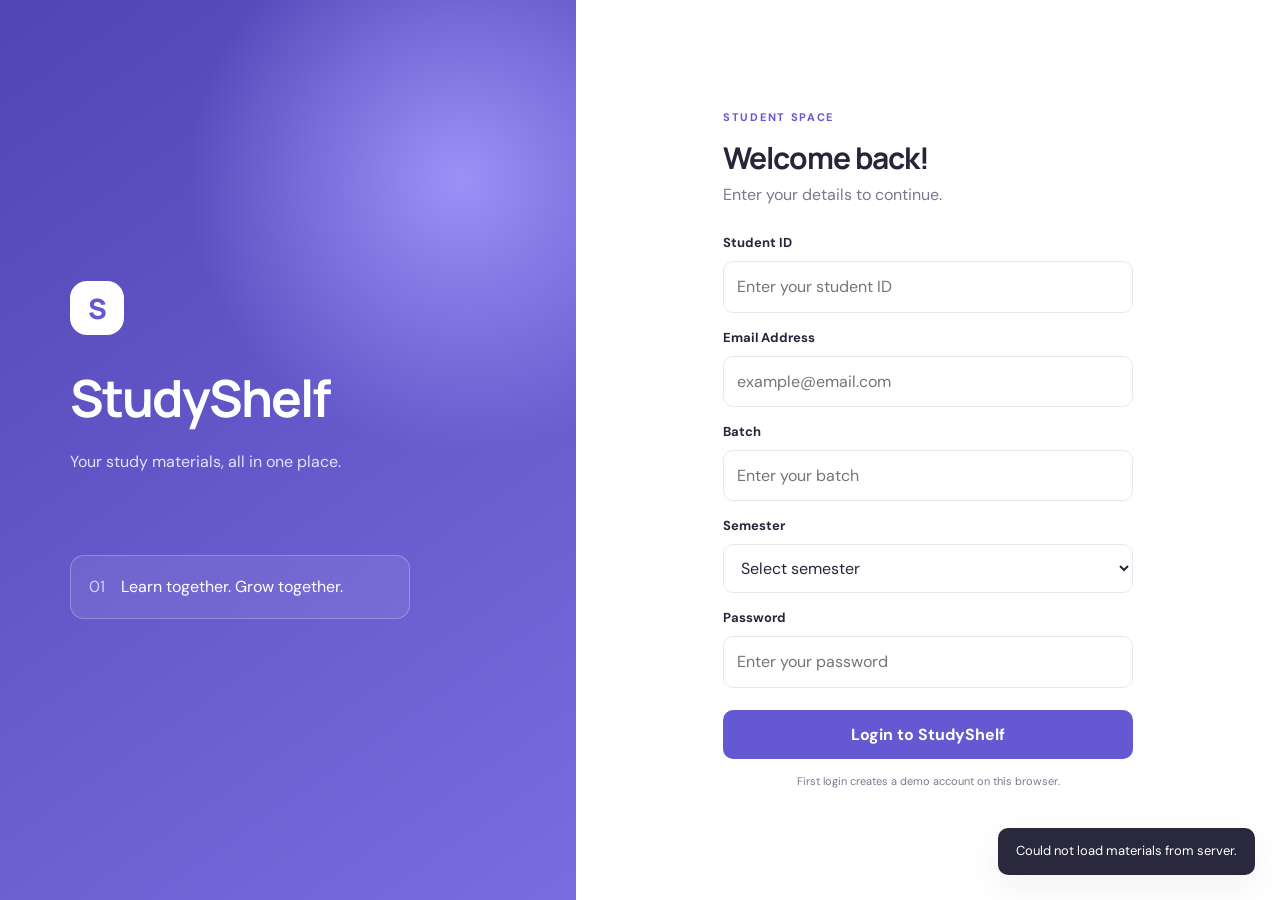
==== static/index.html @ 4d9e3743 "Add files via upload" ====
<!DOCTYPE html>
<html lang="en">
<head>
    <meta charset="UTF-8">
    <meta name="viewport" content="width=device-width, initial-scale=1.0">
    <title>StudyShelf | Study Resources</title>
    <link rel="stylesheet" href="style.css">
</head>
<body>

    <section id="loginPage" class="login-page">
        <div class="login-decoration">
            <div class="brand-mark">S</div>
            <h1>StudyShelf</h1>
            <p>Your study materials, all in one place.</p>
            <div class="login-note">
                <span>01</span> Learn together. Grow together.
            </div>
        </div>

        <div class="login-panel">
            <form id="loginForm" class="login-card">
                <p class="eyebrow">STUDENT SPACE</p>
                <h2>Welcome back!</h2>
                <p class="muted">Enter your details to continue.</p>

                <label for="studentId">Student ID</label>
                <input id="studentId" type="text"
                       placeholder="Enter your student ID" required>

                <label for="email">Email Address</label>
                <input id="email" type="email"
                       placeholder="example@email.com" required>

                <label for="batch">Batch</label>
                <input id="batch" type="text"
                       placeholder="Enter your batch" required>

                <label for="loginSemester">Semester</label>
                <select id="loginSemester" required>
                    <option value="">Select semester</option>
                    <option value="1">1st Semester</option>
                    <option value="2">2nd Semester</option>
                    <option value="3">3rd Semester</option>
                </select>

                <label for="password">Password</label>
                <input id="password" type="password"
                       placeholder="Enter your password" required>

                <button type="submit" class="primary-btn">
                    Login to StudyShelf
                </button>

                <p id="loginMessage" class="message" aria-live="polite"></p>
                <p class="login-hint">
                    First login creates a demo account on this browser.
                </p>
            </form>
        </div>
    </section>

    <div id="appPage" class="app-layout hidden">

        <aside class="sidebar">
            <div class="side-brand">
                <div class="brand-mark small">S</div>
                <div>
                    <h2>StudyShelf</h2>
                    <small>Student workspace</small>
                </div>
            </div>

            <p class="nav-label">WORKSPACE</p>

            <nav class="navigation">
                <button class="nav-item active" data-page="dashboard">
                    <span>⌂</span> Dashboard
                </button>
                <button class="nav-item" data-page="courses">
                    <span>▤</span> My Courses
                </button>
                <button class="nav-item" data-page="resources">
                    <span>▧</span> Resources
                </button>
                <button class="nav-item" data-page="share">
                    <span>＋</span> Share Materials
                </button>
                <button class="nav-item" data-page="bookmarks">
                    <span>☆</span> Bookmarks
                </button>
            </nav>

            <div class="sidebar-bottom">
                <div class="profile-mini">
                    <div class="avatar" id="userAvatar">S</div>
                    <div class="profile-text">
                        <strong id="userName">Student</strong>
                        <small id="userBatch">Student account</small>
                    </div>
                </div>
                <button id="themeToggle" class="secondary-btn">
                    ◐ Change Theme
                </button>
                <button id="logoutBtn" class="logout-btn">
                    ↪ Logout
                </button>
            </div>
        </aside>

        <main class="main-content">
            <header class="topbar">
                <div>
                    <p class="eyebrow">YOUR ACADEMIC SPACE</p>
                    <h1 id="pageTitle">Dashboard</h1>
                </div>
                <div class="topbar-user">
                    <span class="status-dot"></span>
                    <span id="topUserName">Student</span>
                </div>
            </header>

            <section id="dashboardPage" class="page-section">
                <div class="welcome-banner">
                    <div>
                        <p class="banner-label">YOUR STUDY JOURNEY</p>
                        <h2>Make every study session count.</h2>
                        <p>
                            Keep your notes, previous questions and study
                            materials organised in one place.
                        </p>
                        <button class="light-btn" data-go="courses">
                            Explore Courses →
                        </button>
                    </div>
                    <div class="banner-symbol">✦</div>
                </div>

                <div class="stats-grid">
                    <article class="stat-card">
                        <span class="stat-icon">▤</span>
                        <p>Total Courses</p>
                        <h2 id="courseCount">26</h2>
                    </article>
                    <article class="stat-card">
                        <span class="stat-icon">▧</span>
                        <p>Study Resources</p>
                        <h2 id="resourceCount">0</h2>
                    </article>
                    <article class="stat-card">
                        <span class="stat-icon">☆</span>
                        <p>My Bookmarks</p>
                        <h2 id="bookmarkCount">0</h2>
                    </article>
                </div>

                <div class="section-heading">
                    <div>
                        <p class="eyebrow">QUICK ACCESS</p>
                        <h2>Browse by semester</h2>
                    </div>
                </div>

                <div class="semester-grid">
                    <button class="semester-card" data-semester="1">
                        <span class="semester-number">01</span>
                        <strong>1st Semester</strong>
                        <small>8 courses</small>
                    </button>
                    <button class="semester-card" data-semester="2">
                        <span class="semester-number">02</span>
                        <strong>2nd Semester</strong>
                        <small>9 courses</small>
                    </button>
                    <button class="semester-card" data-semester="3">
                        <span class="semester-number">03</span>
                        <strong>3rd Semester</strong>
                        <small>9 courses</small>
                    </button>
                </div>

                <div class="section-heading">
                    <div>
                        <p class="eyebrow">RECENT MATERIALS</p>
                        <h2>Recently shared</h2>
                    </div>
                    <button class="text-btn" data-go="resources">
                        View all →
                    </button>
                </div>

                <div id="recentResources" class="resource-grid"></div>
            </section>

            <section id="coursesPage" class="page-section hidden">
                <div class="page-intro">
                    <h2>Explore your courses</h2>
                    <p>Select a semester to see its courses.</p>
                </div>

                <div class="filter-row">
                    <label for="courseSemester">Choose semester</label>
                    <select id="courseSemester">
                        <option value="all">All Semesters</option>
                        <option value="1">1st Semester</option>
                        <option value="2">2nd Semester</option>
                        <option value="3">3rd Semester</option>
                    </select>
                </div>

                <div id="courseGrid" class="course-grid"></div>
            </section>

            <section id="resourcesPage" class="page-section hidden">
                <div class="page-intro">
                    <h2>Study resources</h2>
                    <p>Find notes and previous exam questions.</p>
                </div>

                <div class="resource-filters">
                    <input id="resourceSearch" type="search"
                           placeholder="Search materials or course...">

                    <select id="resourceSemester">
                        <option value="all">All Semesters</option>
                        <option value="1">1st Semester</option>
                        <option value="2">2nd Semester</option>
                        <option value="3">3rd Semester</option>
                    </select>

                    <select id="resourceType">
                        <option value="all">All Types</option>
                        <option value="Notes">Notes</option>
                        <option value="Previous Questions">Previous Questions</option>
                        <option value="Slides">Slides</option>
                        <option value="Other">Other</option>
                    </select>
                </div>

                <div id="resourceGrid" class="resource-grid"></div>
            </section>

            <section id="sharePage" class="page-section hidden">
                <div class="page-intro">
                    <h2>Share your materials</h2>
                    <p>Help your classmates prepare together.</p>
                </div>

                <form id="shareForm" class="form-card">
                    <div class="form-grid">
                        <div class="form-field full-width">
                            <label for="materialTitle">Material title</label>
                            <input id="materialTitle" type="text"
                                   placeholder="e.g. Midterm preparation notes"
                                   required>
                        </div>

                        <div class="form-field">
                            <label for="shareSemester">Semester</label>
                            <select id="shareSemester" required>
                                <option value="">Select semester</option>
                                <option value="1">1st Semester</option>
                                <option value="2">2nd Semester</option>
                                <option value="3">3rd Semester</option>
                            </select>
                        </div>

                        <div class="form-field">
                            <label for="shareCourse">Course</label>
                            <select id="shareCourse" required>
                                <option value="">Select course</option>
                            </select>
                        </div>

                        <div class="form-field">
                            <label for="materialType">Material type</label>
                            <select id="materialType" required>
                                <option value="">Select type</option>
                                <option value="Notes">Notes</option>
                                <option value="Previous Questions">Previous Questions</option>
                                <option value="Slides">Slides</option>
                                <option value="Other">Other</option>
                            </select>
                        </div>

                        <div class="form-field">
                            <label for="examType">Exam type</label>
                            <select id="examType">
                                <option value="Not specified">Not specified</option>
                                <option value="Quiz">Quiz</option>
                                <option value="Midterm">Midterm</option>
                                <option value="Final">Final</option>
                                <option value="Lab">Lab</option>
                            </select>
                        </div>

                        <div class="form-field">
                            <label for="materialYear">Year (optional)</label>
                            <input id="materialYear" type="number"
                                   min="2000" max="2100" placeholder="e.g. 2025">
                        </div>

                        <div class="form-field full-width">
                            <label for="materialLink">Resource link (optional)</label>
                            <input id="materialLink" type="url"
                                   placeholder="https://example.com/notes.pdf">
                            <small>
                                Add a publicly accessible file link.
                                Direct file uploads will need backend support.
                            </small>
                        </div>
                    </div>

                    <button type="submit" class="primary-btn">
                        Submit Material
                    </button>
                    <p id="shareMessage" class="message" aria-live="polite"></p>
                </form>
            </section>

            <section id="bookmarksPage" class="page-section hidden">
                <div class="page-intro">
                    <h2>My bookmarks</h2>
                    <p>Materials you saved for later.</p>
                </div>
                <div id="bookmarkGrid" class="resource-grid"></div>
            </section>

            <footer class="page-footer">
                StudyShelf · Learn together, grow together.
            </footer>
        </main>
    </div>

    <div id="toast" class="toast" role="status" aria-live="polite"></div>

    <script src="script.js"></script>
</body>
</html>
---- static/style.css ----
@import url('https://fonts.googleapis.com/css2?family=DM+Sans:wght@400;500;600;700&family=Manrope:wght@400;500;600;700;800&display=swap');

:root {
    --primary: #6558d3;
    --primary-dark: #4d42b1;
    --background: #f5f6fb;
    --surface: #ffffff;
    --text: #25263a;
    --muted: #77798e;
    --border: #e8e8f1;
    --soft-purple: #f0edff;
    --shadow: 0 12px 35px rgba(38, 32, 90, 0.06);
}

* {
    box-sizing: border-box;
    margin: 0;
    padding: 0;
}

body {
    font-family: "DM Sans", sans-serif;
    background: var(--background);
    color: var(--text);
    line-height: 1.6;
}

button, input, select {
    font: inherit;
}

button {
    cursor: pointer;
}

button:focus-visible, input:focus-visible, select:focus-visible {
    outline: 3px solid rgba(101, 88, 211, 0.25);
    outline-offset: 2px;
}

.hidden {
    display: none !important;
}

h1, h2, h3, strong {
    font-family: "Manrope", sans-serif;
}

.login-page {
    min-height: 100vh;
    display: grid;
    grid-template-columns: 0.9fr 1.1fr;
    background: var(--surface);
}

.login-decoration {
    padding: 70px;
    display: flex;
    flex-direction: column;
    justify-content: center;
    color: white;
    background:
        radial-gradient(circle at 80% 20%, #9b91f7 0, transparent 32%),
        linear-gradient(145deg, #5144b4, #786ce0);
}

.brand-mark {
    width: 54px;
    height: 54px;
    display: grid;
    place-items: center;
    border-radius: 17px;
    background: white;
    color: var(--primary);
    font: 800 28px "Manrope", sans-serif;
    margin-bottom: 22px;
}

.login-decoration h1 {
    font-size: clamp(35px, 4vw, 54px);
    letter-spacing: -2px;
}

.login-decoration > p {
    margin-top: 10px;
    color: #e5e1ff;
    max-width: 330px;
}

.login-note {
    margin-top: 80px;
    padding: 18px;
    border: 1px solid rgba(255,255,255,.25);
    border-radius: 14px;
    background: rgba(255,255,255,.08);
    max-width: 340px;
}

.login-note span {
    margin-right: 12px;
    color: #d6d0ff;
}

.login-panel {
    padding: 40px 24px;
    display: grid;
    place-items: center;
}

.login-card {
    width: min(100%, 410px);
}

.eyebrow {
    color: var(--primary);
    font-size: 11px;
    font-weight: 700;
    letter-spacing: 1.7px;
    margin-bottom: 7px;
}

.login-card h2 {
    font-size: 30px;
    letter-spacing: -1px;
}

.muted, .page-intro p {
    color: var(--muted);
}

.login-card > .muted {
    margin-bottom: 26px;
}

label {
    display: block;
    margin: 15px 0 7px;
    font-size: 13px;
    font-weight: 700;
}

input, select {
    width: 100%;
    min-width: 0;
    padding: 12px 13px;
    border: 1px solid var(--border);
    border-radius: 10px;
    background: var(--surface);
    color: var(--text);
    outline: none;
    transition: border-color .2s, box-shadow .2s;
}

input:focus, select:focus {
    border-color: var(--primary);
    box-shadow: 0 0 0 3px rgba(101,88,211,.09);
}

.primary-btn, .secondary-btn, .logout-btn, .light-btn, .text-btn {
    border: none;
    border-radius: 10px;
    padding: 12px 16px;
    font-weight: 700;
    transition: .2s;
}

.primary-btn {
    width: 100%;
    margin-top: 22px;
    background: var(--primary);
    color: white;
}

.primary-btn:hover {
    background: var(--primary-dark);
    transform: translateY(-1px);
}

.login-hint {
    margin-top: 14px;
    color: var(--muted);
    font-size: 11px;
    text-align: center;
}

.message {
    margin-top: 12px;
    font-size: 13px;
    color: #d14343;
}

.message.success {
    color: #168553;
}

.app-layout {
    min-height: 100vh;
}

.sidebar {
    width: 250px;
    position: fixed;
    inset: 0 auto 0 0;
    display: flex;
    flex-direction: column;
    padding: 25px 17px;
    background: var(--surface);
    border-right: 1px solid var(--border);
    z-index: 5;
}

.side-brand {
    display: flex;
    align-items: center;
    gap: 12px;
    padding: 4px 8px 35px;
}

.brand-mark.small {
    width: 42px;
    height: 42px;
    font-size: 21px;
    border-radius: 13px;
    margin: 0;
    background: var(--soft-purple);
}

.side-brand h2 {
    font-size: 17px;
}

.side-brand small, .profile-text small {
    display: block;
    color: var(--muted);
    font-size: 11px;
}

.nav-label {
    padding: 0 10px;
    margin-bottom: 12px;
    font-size: 10px;
    letter-spacing: 1.5px;
    color: var(--muted);
    font-weight: 700;
}

.navigation {
    display: grid;
    gap: 7px;
}

.nav-item {
    border: none;
    text-align: left;
    padding: 12px;
    background: transparent;
    color: var(--muted);
    border-radius: 10px;
    font-size: 13px;
    font-weight: 600;
}

.nav-item span {
    display: inline-block;
    width: 28px;
    font-size: 18px;
    vertical-align: middle;
}

.nav-item:hover, .nav-item.active {
    background: var(--soft-purple);
    color: var(--primary);
}

.sidebar-bottom {
    margin-top: auto;
    display: grid;
    gap: 10px;
}

.profile-mini {
    display: flex;
    align-items: center;
    gap: 10px;
    padding: 13px 5px;
    border-top: 1px solid var(--border);
}

.avatar {
    width: 38px;
    height: 38px;
    display: grid;
    place-items: center;
    flex-shrink: 0;
    background: var(--soft-purple);
    color: var(--primary);
    border-radius: 50%;
    font-weight: 800;
}

.profile-text {
    min-width: 0;
}

.profile-text strong {
    display: block;
    font-size: 12px;
    overflow-wrap: anywhere;
}

.secondary-btn, .logout-btn {
    background: var(--background);
    color: var(--text);
    text-align: left;
    font-size: 12px;
}

.logout-btn {
    color: #c44545;
    background: #fff0f0;
}

.main-content {
    margin-left: 250px;
    padding: 30px 38px;
    max-width: 1700px;
}

.topbar {
    display: flex;
    align-items: center;
    justify-content: space-between;
    gap: 15px;
    margin-bottom: 28px;
}

.topbar h1 {
    font-size: 28px;
    letter-spacing: -1px;
}

.topbar-user {
    display: flex;
    align-items: center;
    gap: 9px;
    font-size: 13px;
    font-weight: 600;
}

.status-dot {
    width: 8px;
    height: 8px;
    border-radius: 50%;
    background: #2bb67b;
}

.welcome-banner {
    min-height: 220px;
    padding: 35px;
    display: flex;
    align-items: center;
    justify-content: space-between;
    gap: 20px;
    border-radius: 20px;
    overflow: hidden;
    color: white;
    background: linear-gradient(115deg, #5144b4, #8275e8);
}

.banner-label {
    font-size: 10px;
    letter-spacing: 2px;
    color: #e0dcff;
    font-weight: 700;
}

.welcome-banner h2 {
    max-width: 450px;
    margin: 9px 0;
    font-size: clamp(23px, 3vw, 34px);
    line-height: 1.3;
}

.welcome-banner p:not(.banner-label) {
    max-width: 470px;
    color: #e8e5ff;
    font-size: 13px;
}

.light-btn {
    margin-top: 20px;
    background: white;
    color: var(--primary);
}

.light-btn:hover {
    transform: translateY(-2px);
}

.banner-symbol {
    font-size: 115px;
    opacity: .23;
}

.stats-grid {
    display: grid;
    grid-template-columns: repeat(3, minmax(0, 1fr));
    gap: 17px;
    margin: 24px 0 36px;
}

.stat-card {
    background: var(--surface);
    border: 1px solid var(--border);
    border-radius: 15px;
    padding: 21px;
}

.stat-icon {
    display: grid;
    place-items: center;
    width: 38px;
    height: 38px;
    border-radius: 11px;
    background: var(--soft-purple);
    color: var(--primary);
    font-size: 20px;
}

.stat-card p {
    margin-top: 14px;
    color: var(--muted);
    font-size: 12px;
}

.stat-card h2 {
    margin-top: 2px;
    font-size: 27px;
}

.section-heading {
    display: flex;
    justify-content: space-between;
    align-items: center;
    gap: 15px;
    margin: 30px 0 16px;
}

.section-heading h2, .page-intro h2 {
    font-size: 21px;
    letter-spacing: -.5px;
}

.text-btn {
    color: var(--primary);
    background: transparent;
    font-size: 12px;
}

.semester-grid {
    display: grid;
    grid-template-columns: repeat(3, minmax(0, 1fr));
    gap: 16px;
}

.semester-card {
    min-height: 130px;
    text-align: left;
    padding: 20px;
    background: var(--surface);
    border: 1px solid var(--border);
    border-radius: 15px;
    color: var(--text);
    transition: .2s;
}

.semester-card:hover {
    transform: translateY(-3px);
    border-color: var(--primary);
    box-shadow: var(--shadow);
}

.semester-number {
    display: block;
    color: var(--primary);
    font-size: 23px;
    font-weight: 800;
    margin-bottom: 8px;
}

.semester-card strong, .semester-card small {
    display: block;
}

.semester-card strong {
    font-size: 13px;
}

.semester-card small {
    color: var(--muted);
    margin-top: 4px;
    font-size: 11px;
}

.page-intro {
    margin: 8px 0 23px;
}

.page-intro p {
    font-size: 13px;
    margin-top: 4px;
}

.filter-row {
    display: flex;
    align-items: center;
    gap: 15px;
    margin-bottom: 22px;
}

.filter-row label {
    margin: 0;
    white-space: nowrap;
}

.filter-row select {
    max-width: 240px;
}

.course-grid {
    display: grid;
    grid-template-columns: repeat(3, minmax(0, 1fr));
    gap: 17px;
}

.course-card {
    display: flex;
    flex-direction: column;
    min-height: 180px;
    padding: 20px;
    background: var(--surface);
    border: 1px solid var(--border);
    border-radius: 15px;
    transition: .2s;
}

.course-card:hover, .resource-card:hover {
    transform: translateY(-3px);
    box-shadow: var(--shadow);
}

.course-icon {
    display: grid;
    place-items: center;
    width: 42px;
    height: 42px;
    margin-bottom: 15px;
    border-radius: 12px;
    background: var(--soft-purple);
    color: var(--primary);
    font-size: 20px;
}

.course-card h3 {
    font-size: 14px;
    line-height: 1.5;
    overflow-wrap: anywhere;
}

.course-card p {
    margin-top: 6px;
    color: var(--muted);
    font-size: 11px;
}

.course-card button {
    margin-top: auto;
    padding-top: 13px;
    border: none;
    background: transparent;
    color: var(--primary);
    text-align: left;
    font-size: 12px;
    font-weight: 700;
}

.resource-filters {
    display: grid;
    grid-template-columns: 2fr 1fr 1fr;
    gap: 12px;
    margin-bottom: 22px;
}

.resource-grid {
    display: grid;
    grid-template-columns: repeat(2, minmax(0, 1fr));
    gap: 16px;
}

.resource-card {
    min-width: 0;
    padding: 19px;
    border: 1px solid var(--border);
    border-radius: 15px;
    background: var(--surface);
    transition: .2s;
}

.resource-card-top {
    display: flex;
    align-items: flex-start;
    justify-content: space-between;
    gap: 10px;
}

.resource-card h3 {
    font-size: 14px;
    line-height: 1.5;
    overflow-wrap: anywhere;
}

.resource-type {
    display: inline-block;
    margin-bottom: 10px;
    padding: 5px 9px;
    border-radius: 7px;
    background: var(--soft-purple);
    color: var(--primary);
    font-size: 10px;
    font-weight: 700;
}

.resource-meta {
    margin-top: 10px;
    color: var(--muted);
    font-size: 11px;
    line-height: 1.9;
}

.resource-actions {
    display: flex;
    align-items: center;
    flex-wrap: wrap;
    gap: 8px;
    margin-top: 15px;
}

.small-btn {
    padding: 8px 11px;
    border: 1px solid var(--border);
    border-radius: 8px;
    background: var(--surface);
    color: var(--text);
    font-size: 11px;
    font-weight: 700;
}

.small-btn:hover {
    border-color: var(--primary);
    color: var(--primary);
}

.small-btn.saved {
    background: var(--soft-purple);
    color: var(--primary);
}

.form-card {
    max-width: 780px;
    padding: 26px;
    background: var(--surface);
    border: 1px solid var(--border);
    border-radius: 16px;
}

.form-grid {
    display: grid;
    grid-template-columns: repeat(2, minmax(0, 1fr));
    gap: 4px 18px;
}

.form-field {
    min-width: 0;
}

.form-field label {
    margin-top: 13px;
}

.form-field small {
    display: block;
    margin-top: 6px;
    color: var(--muted);
    font-size: 11px;
}

.full-width {
    grid-column: 1 / -1;
}

.form-card .primary-btn {
    max-width: 230px;
}

.empty-state {
    grid-column: 1 / -1;
    padding: 35px 20px;
    text-align: center;
    border: 1px dashed var(--border);
    border-radius: 14px;
    color: var(--muted);
    font-size: 13px;
}

.page-footer {
    margin-top: 50px;
    padding: 20px 0;
    text-align: center;
    color: var(--muted);
    font-size: 11px;
}

.toast {
    position: fixed;
    right: 25px;
    bottom: 25px;
    max-width: calc(100vw - 40px);
    padding: 13px 18px;
    border-radius: 10px;
    background: #29283d;
    color: white;
    box-shadow: var(--shadow);
    font-size: 13px;
    opacity: 0;
    pointer-events: none;
    transform: translateY(10px);
    transition: .25s;
    z-index: 20;
}

.toast.show {
    opacity: 1;
    transform: translateY(0);
}

body.dark-mode {
    --background: #171824;
    --surface: #222434;
    --text: #f0effa;
    --muted: #a5a6bb;
    --border: #37394d;
    --soft-purple: #34304f;
    --shadow: 0 12px 35px rgba(0,0,0,.18);
}

body.dark-mode .login-decoration {
    background: linear-gradient(145deg, #292447, #484079);
}

body.dark-mode .logout-btn {
    background: #402c37;
    color: #ffb9c4;
}

body.dark-mode .login-page {
    background: var(--background);
}

body.dark-mode .welcome-banner {
    background: linear-gradient(115deg, #37305f, #514783);
}

body.dark-mode .light-btn {
    background: #f0edff;
    color: #5144b4;
}

@media (max-width: 1100px) {
    .main-content {
        padding: 25px;
    }

    .course-grid {
        grid-template-columns: repeat(2, minmax(0, 1fr));
    }

    .login-decoration {
        padding: 40px;
    }
}

@media (max-width: 760px) {
    .login-page {
        grid-template-columns: 1fr;
    }

    .login-decoration {
        padding: 30px 25px;
    }

    .login-decoration h1 {
        font-size: 34px;
    }

    .login-note {
        display: none;
    }

    .login-panel {
        padding: 30px 22px;
    }

    .sidebar {
        position: relative;
        width: 100%;
        padding: 13px;
        border-right: none;
        border-bottom: 1px solid var(--border);
    }

    .side-brand {
        padding-bottom: 13px;
    }

    .nav-label, .sidebar-bottom {
        display: none;
    }

    .navigation {
        display: flex;
        gap: 5px;
        overflow-x: auto;
        padding-bottom: 3px;
    }

    .nav-item {
        flex-shrink: 0;
        padding: 9px 11px;
        font-size: 11px;
    }

    .nav-item span {
        width: auto;
        margin-right: 5px;
    }

    .main-content {
        margin-left: 0;
        padding: 20px 15px;
    }

    .topbar h1 {
        font-size: 24px;
    }

    .topbar-user {
        font-size: 11px;
    }

    .welcome-banner {
        padding: 24px;
    }

    .banner-symbol {
        display: none;
    }

    .stats-grid {
        gap: 9px;
    }

    .stat-card {
        padding: 13px;
    }

    .stat-card p {
        font-size: 10px;
    }

    .stat-card h2 {
        font-size: 22px;
    }

    .semester-grid, .course-grid, .resource-grid {
        grid-template-columns: repeat(2, minmax(0, 1fr));
        gap: 10px;
    }

    .semester-card, .course-card, .resource-card {
        padding: 14px;
    }

    .semester-card strong {
        font-size: 11px;
    }

    .resource-filters {
        grid-template-columns: 1fr;
    }

    .form-card {
        padding: 18px;
    }
}

@media (max-width: 430px) {
    .stats-grid {
        grid-template-columns: 1fr;
    }

    .semester-grid, .course-grid, .resource-grid {
        grid-template-columns: 1fr;
    }

    .form-grid {
        grid-template-columns: 1fr;
    }

    .full-width {
        grid-column: auto;
    }

    .filter-row {
        align-items: flex-start;
        flex-direction: column;
    }

    .filter-row select {
        max-width: none;
    }

    .topbar-user {
        display: none;
    }
}
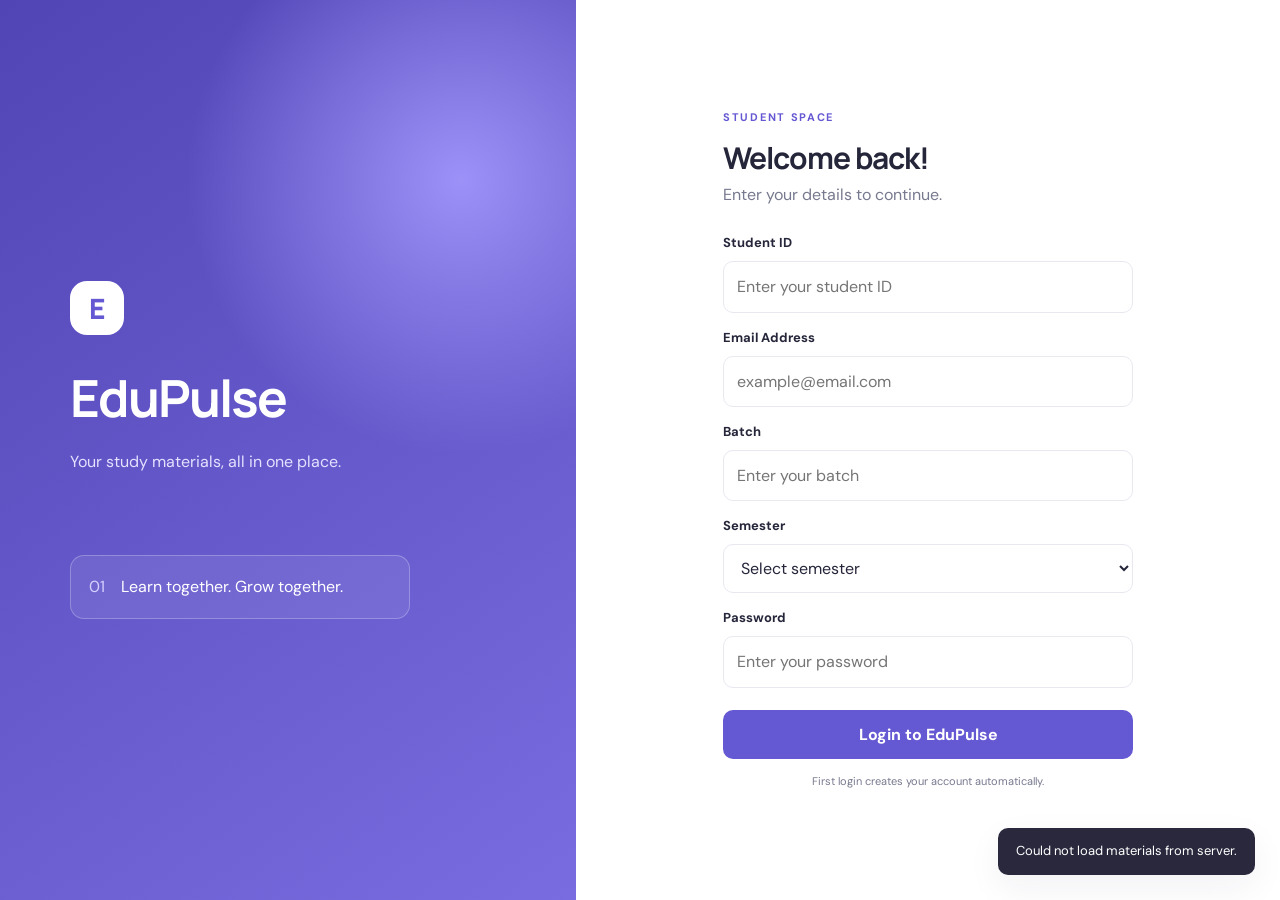
==== commit 46cb14d2: "Update index.html" ====
--- a/static/index.html
+++ b/static/index.html
@@ -3,15 +3,15 @@
 <head>
     <meta charset="UTF-8">
     <meta name="viewport" content="width=device-width, initial-scale=1.0">
-    <title>StudyShelf | Study Resources</title>
+    <title>EduPulse | Previous Question &amp; Resource Organizer</title>
     <link rel="stylesheet" href="style.css">
 </head>
 <body>
 
     <section id="loginPage" class="login-page">
         <div class="login-decoration">
-            <div class="brand-mark">S</div>
-            <h1>StudyShelf</h1>
+            <div class="brand-mark">E</div>
+            <h1>EduPulse</h1>
             <p>Your study materials, all in one place.</p>
             <div class="login-note">
                 <span>01</span> Learn together. Grow together.
@@ -49,12 +49,12 @@
                        placeholder="Enter your password" required>
 
                 <button type="submit" class="primary-btn">
-                    Login to StudyShelf
+                    Login to EduPulse
                 </button>
 
                 <p id="loginMessage" class="message" aria-live="polite"></p>
                 <p class="login-hint">
-                    First login creates a demo account on this browser.
+                    First login creates your account automatically.
                 </p>
             </form>
         </div>
@@ -64,9 +64,9 @@
 
         <aside class="sidebar">
             <div class="side-brand">
-                <div class="brand-mark small">S</div>
+                <div class="brand-mark small">E</div>
                 <div>
-                    <h2>StudyShelf</h2>
+                    <h2>EduPulse</h2>
                     <small>Student workspace</small>
                 </div>
             </div>
@@ -327,7 +327,7 @@
             </section>
 
             <footer class="page-footer">
-                StudyShelf · Learn together, grow together.
+                EduPulse · Learn together, grow together.
             </footer>
         </main>
     </div>
@@ -336,4 +336,4 @@
 
     <script src="script.js"></script>
 </body>
-</html>+</html>
